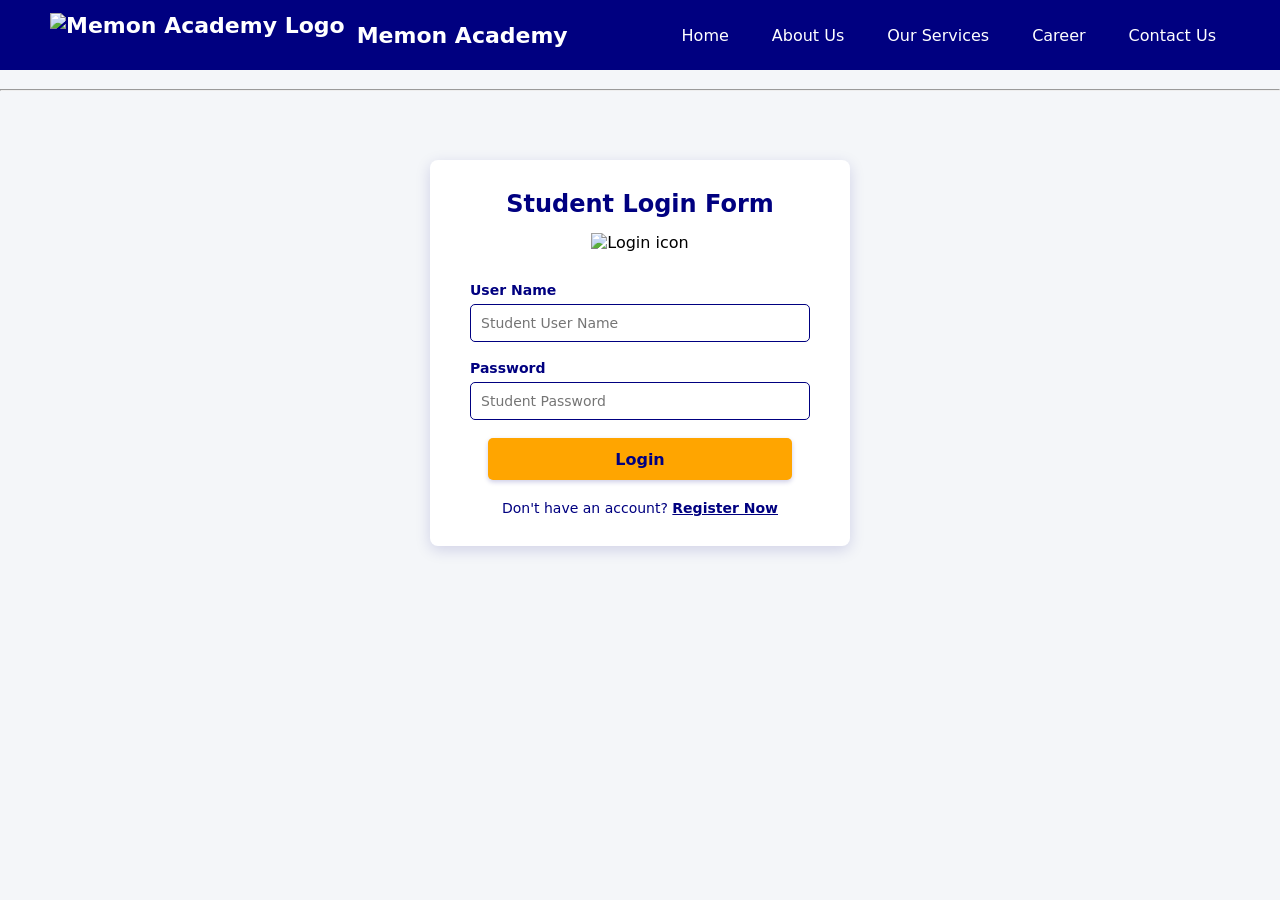
==== index.html @ ff6cea1b "Rename Student Form.html to index.html" ====
<!DOCTYPE html>
<html lang="en">
<head>
    <meta charset="UTF-8">
    <meta name="viewport" content="width=device-width, initial-scale=1.0">
    <title>Document</title>
    <link rel="stylesheet" href="./style.css">
</head>
<body>
   

<div class="navbar">
    <div class="logo">
        <img src="https://play-lh.googleusercontent.com/qq0c98uSwy75mXoGfO84tPXzZM2APekjrKWxK9twYabVveImVCjpavR6AiHrMv12Gg=w600-h300-pc0xffffff-pd" alt="Memon Academy Logo">
        <p>Memon Academy
        </p>
    </div>
    <div class="links">
        <a href="#">Home</a>
        <a href="#">About Us</a>
        <a href="#">Our Services</a>
        <a href="#">Career</a>
        <a href="#">Contact Us</a>
    </div>
   
</div>

<br>
<hr>
<br>

<div class="main">
    <h2>
        Student Login Form
    </h2>
   
    <img src="https://cdn-icons-png.flaticon.com/512/4661/4661334.png" alt="Login icon">
<form id="loginForm" action="" method="post">
    <div class="row1">
        <label for="username">User Name</label>
        <input type="text" id="username" name="username"  placeholder="Student User Name" required>
    </div>

    <div class="row2">
        <label for="password">Password</label>
        <input type="password" id="password" name="password" placeholder="Student Password" required>
    </div>

   
    <div class="row3">
       
        <button type="submit">Login </button>
    </div>
   </form>

    <div class="row4">
       
        <p>Don't have an account? <a href="#">Register Now</a></p>
    </div>
   

</div>


</body>
</html>
---- style.css ----
/* Universal Reset */
* {
    margin: 0;
    padding: 0;
    box-sizing: border-box;
    font-family: system-ui, -apple-system, BlinkMacSystemFont, 'Segoe UI', Roboto, sans-serif;
}

body {
    background-color: #f4f6f9;
}

/* Navbar */
.navbar {
    height: 70px;
    width: 100%;
    background-color: navy;
    display: flex;
    justify-content: space-between;
    align-items: center;
    padding: 0 50px;
}

.logo {
    display: flex;
    align-items: center;
    gap: 12px;
    color: white;
    font-size: 22px;
    font-weight: bold;
}

.logo img {
    height: 45px;
    width: auto;
}

.links {
    display: flex;
    gap: 15px;
}

.links a {
    color: white;
    font-size: 16px;
    padding: 8px 14px;
    text-decoration: none;
    border-radius: 5px;
    transition: all 0.3s ease;
}

.links a:hover {
    color: orange;
    background-color: rgba(255, 255, 255, 0.1);
    box-shadow: 0px 0px 8px rgba(255, 255, 255, 0.4);
}

/* Card Container */
.main {
    width: 90%;
    max-width: 420px;
    background-color: white;
    border-radius: 8px;
    margin: 50px auto;
    padding: 30px 20px;
    text-align: center;
    box-shadow: 0px 4px 15px rgba(0, 0, 128, 0.15);
}

.main img {
    height: 90px;
    margin: 15px 0;
}

.main h2 {
    color: navy;
    font-size: 24px;
}

/* Form Styling */
form {
    display: flex;
    flex-direction: column;
    gap: 18px;
    margin-top: 15px;
}

.row1, .row2 {
    display: flex;
    flex-direction: column;
    align-items: flex-start;
    gap: 6px;
    padding: 0 20px;
}

.main label {
    color: navy;
    font-size: 14px;
    font-weight: 600;
}

.main input {
    height: 38px;
    width: 100%;
    border-radius: 5px;
    border: 1px solid navy;
    padding: 0 10px;
    font-size: 14px;
}

.main input:focus {
    outline: 2px solid orange;
    border-color: transparent;
}

.row3 button {
    height: 42px;
    width: 80%;
    background-color: orange;
    border: none;
    border-radius: 5px;
    color: navy;
    font-weight: bold;
    font-size: 16px;
    cursor: pointer;
    box-shadow: 0px 2px 5px rgba(0, 0, 128, 0.2);
    transition: background-color 0.2s ease;
}

.row3 button:hover {
    background-color: #e69500;
}

.row4 {
    margin-top: 20px;
}

.row4 p {
    font-size: 14px;
    color: navy;
}

.row4 p a {
    color: navy;
    font-weight: bold;
    text-decoration: underline;
}

/* Mobile Responsiveness */
@media (max-width: 600px) {
    .navbar {
        padding: 0 15px;
    }
    .links {
        gap: 5px;
    }
    .links a {
        font-size: 14px;
        padding: 6px 8px;
    }
}
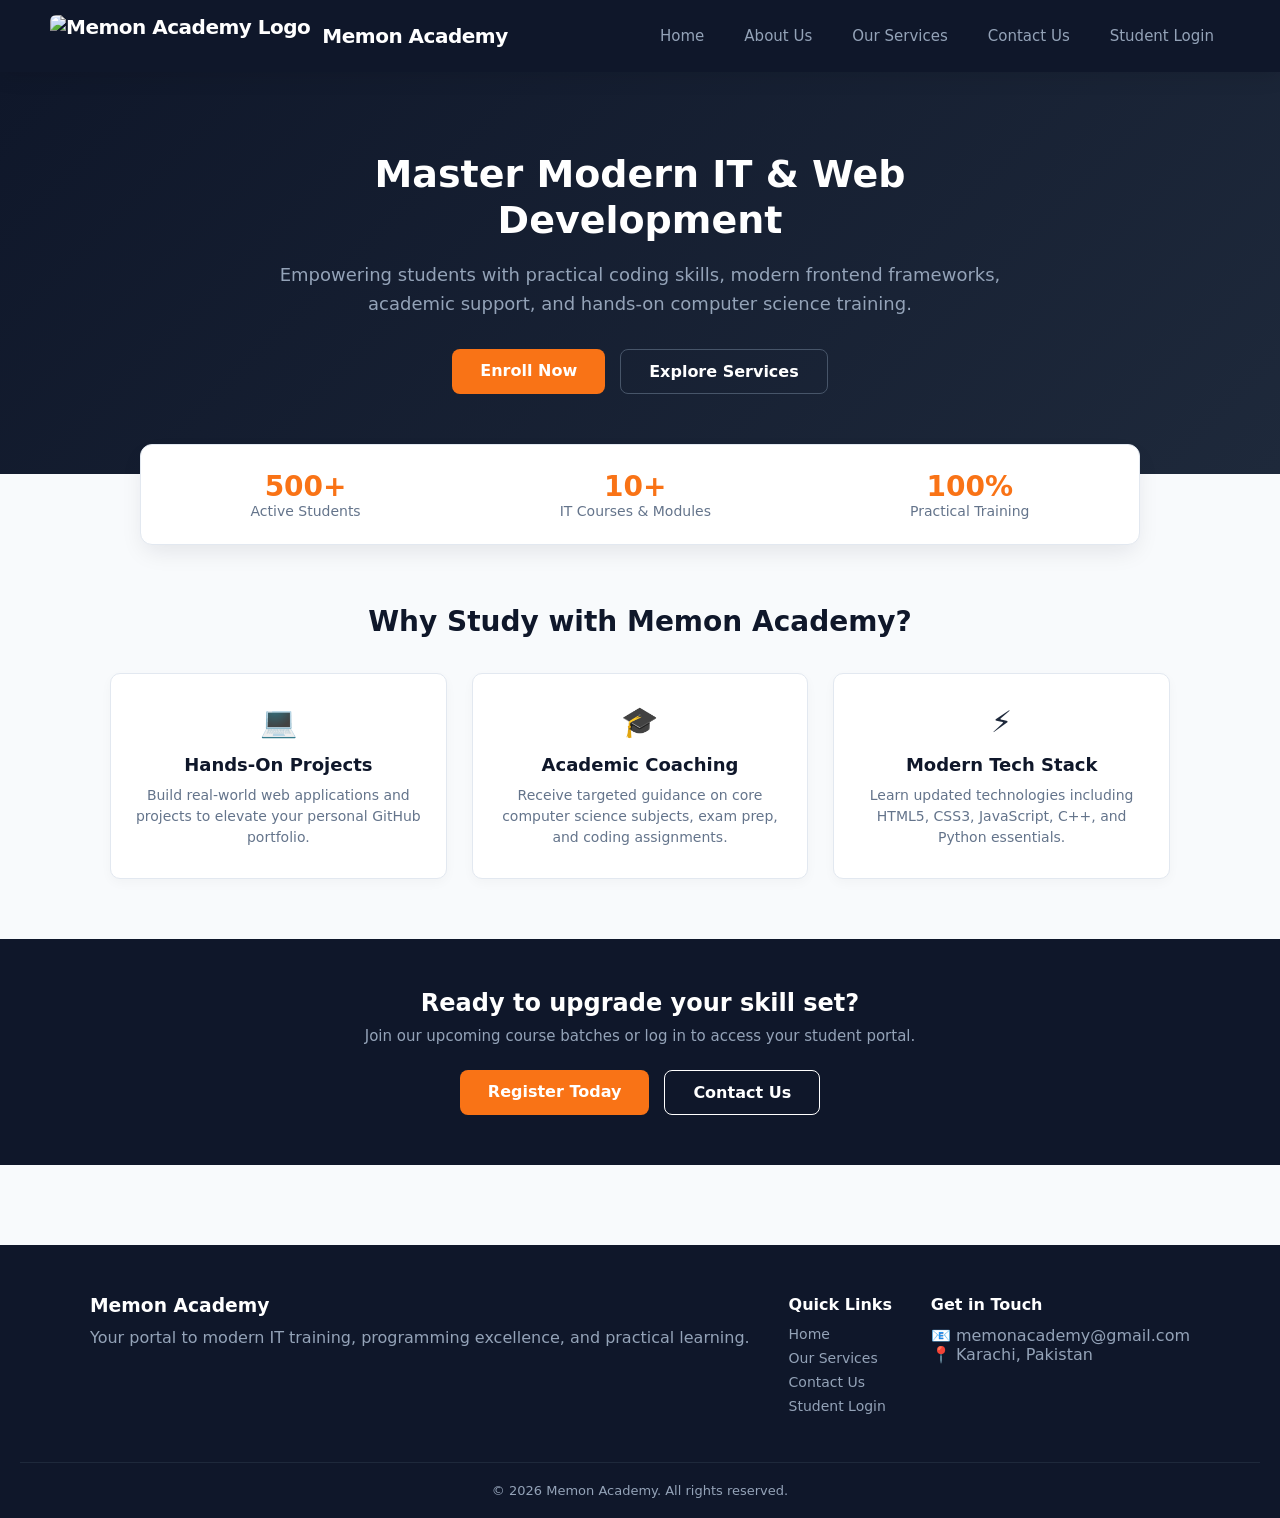
==== commit 3ca5fcba: "Revise index.html for Memon Academy homepage Updated the HTML structure to include a navigation head" ====
--- a/index.html
+++ b/index.html
@@ -3,64 +3,110 @@
 <head>
     <meta charset="UTF-8">
     <meta name="viewport" content="width=device-width, initial-scale=1.0">
-    <title>Document</title>
-    <link rel="stylesheet" href="./style.css">
+    <title>Memon Academy - Home</title>
+    <link rel="stylesheet" href="style.css">
 </head>
 <body>
-   
 
-<div class="navbar">
-    <div class="logo">
-        <img src="https://play-lh.googleusercontent.com/qq0c98uSwy75mXoGfO84tPXzZM2APekjrKWxK9twYabVveImVCjpavR6AiHrMv12Gg=w600-h300-pc0xffffff-pd" alt="Memon Academy Logo">
-        <p>Memon Academy
-        </p>
-    </div>
-    <div class="links">
-        <a href="#">Home</a>
-        <a href="#">About Us</a>
-        <a href="#">Our Services</a>
-        <a href="#">Career</a>
-        <a href="#">Contact Us</a>
-    </div>
-   
-</div>
+    <!-- Navigation Header -->
+    <header class="navbar">
+        <div class="logo">
+            <img src="https://play-lh.googleusercontent.com/qq0c98uSwy75mXoGfO84tPXzZM2APekjrKWxK9twYabVveImVCjpavR6AiHrMv12Gg=w600-h300-pc0xffffff-pd" alt="Memon Academy Logo">
+            <p>Memon Academy</p>
+        </div>
+        <nav class="links">
+            <a href="index.html">Home</a>
+            <a href="about.html">About Us</a>
+            <a href="services.html">Our Services</a>
+            <a href="contact.html">Contact Us</a>
+            <a href="register.html">Student Login</a>
+        </nav>
+    </header>
 
-<br>
-<hr>
-<br>
+    <!-- Hero Section -->
+    <section class="hero-section">
+        <div class="hero-content">
+            <h1>Master Modern IT & Web Development</h1>
+            <p>Empowering students with practical coding skills, modern frontend frameworks, academic support, and hands-on computer science training.</p>
+            <div class="hero-buttons">
+                <a href="enroll.html" class="btn btn-primary">Enroll Now</a>
+                <a href="services.html" class="btn btn-secondary">Explore Services</a>
+            </div>
+        </div>
+    </section>
 
-<div class="main">
-    <h2>
-        Student Login Form
-    </h2>
-   
-    <img src="https://cdn-icons-png.flaticon.com/512/4661/4661334.png" alt="Login icon">
-<form id="loginForm" action="" method="post">
-    <div class="row1">
-        <label for="username">User Name</label>
-        <input type="text" id="username" name="username"  placeholder="Student User Name" required>
-    </div>
+    <!-- Quick Stats Bar -->
+    <section class="stats-bar">
+        <div class="stat-item">
+            <h3>500+</h3>
+            <p>Active Students</p>
+        </div>
+        <div class="stat-item">
+            <h3>10+</h3>
+            <p>IT Courses & Modules</p>
+        </div>
+        <div class="stat-item">
+            <h3>100%</h3>
+            <p>Practical Training</p>
+        </div>
+    </section>
 
-    <div class="row2">
-        <label for="password">Password</label>
-        <input type="password" id="password" name="password" placeholder="Student Password" required>
-    </div>
+    <!-- Why Choose Us -->
+    <section class="features-section">
+        <h2>Why Study with Memon Academy?</h2>
+        <div class="features-grid">
+            <div class="feature-card">
+                <div class="feature-icon">💻</div>
+                <h3>Hands-On Projects</h3>
+                <p>Build real-world web applications and projects to elevate your personal GitHub portfolio.</p>
+            </div>
+            <div class="feature-card">
+                <div class="feature-icon">🎓</div>
+                <h3>Academic Coaching</h3>
+                <p>Receive targeted guidance on core computer science subjects, exam prep, and coding assignments.</p>
+            </div>
+            <div class="feature-card">
+                <div class="feature-icon">⚡</div>
+                <h3>Modern Tech Stack</h3>
+                <p>Learn updated technologies including HTML5, CSS3, JavaScript, C++, and Python essentials.</p>
+            </div>
+        </div>
+    </section>
 
-   
-    <div class="row3">
-       
-        <button type="submit">Login </button>
-    </div>
-   </form>
+    <!-- Services Preview Banner -->
+    <section class="cta-banner">
+        <h3>Ready to upgrade your skill set?</h3>
+        <p>Join our upcoming course batches or log in to access your student portal.</p>
+        <div class="hero-buttons">
+            <a href="register.html" class="cta-btn">Register Today</a>
+            <a href="contact.html" class="cta-btn" style="background: transparent; border: 1px solid white;">Contact Us</a>
+        </div>
+    </section>
 
-    <div class="row4">
-       
-        <p>Don't have an account? <a href="#">Register Now</a></p>
-    </div>
-   
-
-</div>
-
+    <!-- Footer -->
+    <footer class="footer">
+        <div class="footer-container">
+            <div class="footer-about">
+                <h3>Memon Academy</h3>
+                <p>Your portal to modern IT training, programming excellence, and practical learning.</p>
+            </div>
+            <div class="footer-links">
+                <h4>Quick Links</h4>
+                <a href="index.html">Home</a>
+                <a href="services.html">Our Services</a>
+                <a href="contact.html">Contact Us</a>
+                <a href="register.html">Student Login</a>
+            </div>
+            <div class="footer-contact">
+                <h4>Get in Touch</h4>
+                <p>📧 memonacademy@gmail.com</p>
+                <p>📍 Karachi, Pakistan</p>
+            </div>
+        </div>
+        <div class="footer-bottom">
+            <p>&copy; 2026 Memon Academy. All rights reserved.</p>
+        </div>
+    </footer>
 
 </body>
 </html>
--- a/style.css
+++ b/style.css
@@ -146,16 +146,726 @@
     text-decoration: underline;
 }
 
-/* Mobile Responsiveness */
-@media (max-width: 600px) {
+/* ==========================================================================
+   1. CSS VARIABLES & RESET
+   ========================================================================== */
+:root {
+    --primary: #0F172A;       /* Deep Slate Navy */
+    --accent: #F97316;        /* Vibrant Modern Orange */
+    --accent-hover: #EA580C;
+    --bg-main: #F8FAFC;       /* Soft Light Slate Background */
+    --card-bg: #FFFFFF;
+    --text-dark: #1E293B;
+    --text-muted: #64748B;
+    --border-color: #E2E8F0;
+    --radius: 12px;
+    --transition: all 0.25s cubic-bezier(0.4, 0, 0.2, 1);
+    --shadow-sm: 0 2px 8px -2px rgba(15, 23, 42, 0.05);
+    --shadow-md: 0 12px 30px -10px rgba(15, 23, 42, 0.08);
+}
+
+* {
+    margin: 0;
+    padding: 0;
+    box-sizing: border-box;
+    font-family: system-ui, -apple-system, BlinkMacSystemFont, 'Segoe UI', Roboto, sans-serif;
+}
+
+body {
+    background-color: var(--bg-main);
+    color: var(--text-dark);
+    min-height: 100vh;
+}
+
+/* ==========================================================================
+   2. NAVBAR
+   ========================================================================== */
+.navbar {
+    height: 72px;
+    width: 100%;
+    background-color: var(--primary);
+    display: flex;
+    justify-content: space-between;
+    align-items: center;
+    padding: 0 50px;
+    box-shadow: 0 4px 20px rgba(0, 0, 0, 0.1);
+    position: sticky;
+    top: 0;
+    z-index: 100;
+}
+
+.logo {
+    display: flex;
+    align-items: center;
+    gap: 12px;
+    color: white;
+    font-size: 20px;
+    font-weight: 700;
+    letter-spacing: -0.5px;
+}
+
+.logo img {
+    height: 42px;
+    width: auto;
+    border-radius: 6px;
+}
+
+.links {
+    display: flex;
+    gap: 8px;
+}
+
+.links a {
+    color: #94A3B8;
+    font-size: 15px;
+    font-weight: 500;
+    padding: 8px 16px;
+    text-decoration: none;
+    border-radius: 8px;
+    transition: var(--transition);
+}
+
+.links a:hover {
+    color: white;
+    background-color: rgba(255, 255, 255, 0.08);
+}
+
+/* ==========================================================================
+   3. CONTACT CONTAINER
+   ========================================================================== */
+.contact-container {
+    display: flex;
+    flex-wrap: wrap;
+    gap: 32px;
+    max-width: 1080px;
+    margin: 60px auto;
+    padding: 0 24px;
+}
+
+/* Left Box: Contact Info */
+.contact-info {
+    flex: 1;
+    min-width: 320px;
+    background-color: var(--card-bg);
+    padding: 40px 36px;
+    border-radius: var(--radius);
+    box-shadow: var(--shadow-md);
+    border: 1px solid var(--border-color);
+}
+
+.contact-info h2 {
+    color: var(--primary);
+    font-size: 28px;
+    font-weight: 700;
+    margin-bottom: 8px;
+    letter-spacing: -0.5px;
+}
+
+.contact-info .subtitle {
+    color: var(--text-muted);
+    font-size: 15px;
+    margin-bottom: 32px;
+    line-height: 1.6;
+}
+
+.info-card {
+    display: flex;
+    flex-direction: column;
+    gap: 24px;
+}
+
+.info-item {
+    display: flex;
+    align-items: flex-start;
+    gap: 16px;
+    padding: 12px;
+    border-radius: 10px;
+    transition: var(--transition);
+}
+
+.info-item:hover {
+    background-color: var(--bg-main);
+    transform: translateX(4px);
+}
+
+.info-item .icon {
+    font-size: 22px;
+    background: #FFF7ED;
+    padding: 10px;
+    border-radius: 10px;
+    line-height: 1;
+}
+
+.info-item h4 {
+    color: var(--primary);
+    font-size: 15px;
+    font-weight: 600;
+    margin-bottom: 2px;
+}
+
+.info-item p, .info-item a {
+    color: var(--text-muted);
+    font-size: 14px;
+    text-decoration: none;
+    transition: var(--transition);
+}
+
+.info-item a:hover {
+    color: var(--accent);
+}
+
+/* Right Box: Form */
+.contact-form-box {
+    flex: 1.2;
+    min-width: 340px;
+    background-color: var(--card-bg);
+    padding: 40px 36px;
+    border-radius: var(--radius);
+    box-shadow: var(--shadow-md);
+    border: 1px solid var(--border-color);
+}
+
+.contact-form-box h2 {
+    color: var(--primary);
+    font-size: 28px;
+    font-weight: 700;
+    margin-bottom: 24px;
+    letter-spacing: -0.5px;
+}
+
+form {
+    display: flex;
+    flex-direction: column;
+    gap: 20px;
+}
+
+.input-group {
+    display: flex;
+    flex-direction: column;
+    gap: 8px;
+}
+
+.input-group label {
+    color: var(--primary);
+    font-weight: 600;
+    font-size: 14px;
+}
+
+.input-group input, 
+.input-group textarea {
+    width: 100%;
+    padding: 12px 16px;
+    border: 1px solid var(--border-color);
+    border-radius: 8px;
+    font-size: 15px;
+    background-color: #FAFAFA;
+    color: var(--text-dark);
+    transition: var(--transition);
+}
+
+.input-group input:focus, 
+.input-group textarea:focus {
+    outline: none;
+    background-color: #FFFFFF;
+    border-color: var(--accent);
+    box-shadow: 0 0 0 4px rgba(249, 115, 22, 0.15);
+}
+
+/* Modern Gradient Button */
+.contact-form-box button {
+    height: 48px;
+    width: 100%;
+    background: linear-gradient(135deg, var(--accent) 0%, var(--accent-hover) 100%);
+    border: none;
+    border-radius: 8px;
+    color: white;
+    font-weight: 600;
+    font-size: 16px;
+    cursor: pointer;
+    box-shadow: 0 4px 12px rgba(249, 115, 22, 0.25);
+    transition: var(--transition);
+    margin-top: 8px;
+}
+
+.contact-form-box button:hover {
+    transform: translateY(-2px);
+    box-shadow: 0 6px 20px rgba(249, 115, 22, 0.35);
+}
+
+.contact-form-box button:active {
+    transform: translateY(0);
+}
+
+/* ==========================================================================
+   4. RESPONSIVE DESIGN
+   ========================================================================== */
+@media (max-width: 768px) {
     .navbar {
-        padding: 0 15px;
+        padding: 0 20px;
     }
     .links {
-        gap: 5px;
+        gap: 4px;
     }
     .links a {
-        font-size: 14px;
-        padding: 6px 8px;
+        font-size: 13px;
+        padding: 6px 10px;
     }
-}+    .contact-container {
+        flex-direction: column;
+        margin: 30px auto;
+        padding: 0 16px;
+    }
+    .contact-info, .contact-form-box {
+        padding: 28px 20px;
+    }
+}
+/* Page Header Section */
+.page-header {
+    text-align: center;
+    padding: 50px 20px 20px;
+}
+
+.page-header h2 {
+    color: var(--primary, #0F172A);
+    font-size: 32px;
+    font-weight: 700;
+    margin-bottom: 10px;
+}
+
+.page-header p {
+    color: var(--text-muted, #64748B);
+    font-size: 16px;
+    max-width: 600px;
+    margin: 0 auto;
+}
+
+/* Services Grid Layout */
+.services-container {
+    display: grid;
+    grid-template-columns: repeat(auto-fit, minmax(300px, 1fr));
+    gap: 30px;
+    max-width: 1100px;
+    margin: 40px auto;
+    padding: 0 20px;
+}
+
+/* Individual Service Card */
+.service-card {
+    background-color: #ffffff;
+    border-radius: 12px;
+    padding: 35px 28px;
+    box-shadow: 0 10px 25px -5px rgba(15, 23, 42, 0.08);
+    border: 1px solid #E2E8F0;
+    border-top: 4px solid #F97316; /* Orange top accent line */
+    display: flex;
+    flex-direction: column;
+    transition: all 0.25s ease;
+}
+
+.service-card:hover {
+    transform: translateY(-6px);
+    box-shadow: 0 15px 30px -5px rgba(15, 23, 42, 0.15);
+}
+
+.service-icon {
+    font-size: 32px;
+    background-color: #FFF7ED;
+    width: 60px;
+    height: 60px;
+    border-radius: 10px;
+    display: flex;
+    align-items: center;
+    justify-content: center;
+    margin-bottom: 20px;
+}
+
+.service-card h3 {
+    color: #0F172A;
+    font-size: 20px;
+    margin-bottom: 12px;
+}
+
+.service-card p {
+    color: #64748B;
+    font-size: 14px;
+    line-height: 1.6;
+    margin-bottom: 20px;
+}
+
+/* Feature List */
+.service-features {
+    list-style: none;
+    margin-bottom: 25px;
+    flex-grow: 1; /* Pushes button to bottom */
+}
+
+.service-features li {
+    font-size: 14px;
+    color: #334155;
+    margin-bottom: 8px;
+    position: relative;
+    padding-left: 20px;
+}
+
+.service-features li::before {
+    content: "✓";
+    position: absolute;
+    left: 0;
+    color: #F97316;
+    font-weight: bold;
+}
+
+/* Service Card Button */
+.service-btn {
+    display: inline-block;
+    text-align: center;
+    color: #F97316;
+    font-weight: 600;
+    font-size: 15px;
+    text-decoration: none;
+    padding: 10px 0;
+    transition: color 0.2s ease;
+}
+
+.service-btn:hover {
+    color: #EA580C;
+    text-decoration: underline;
+}
+
+/* Bottom Call to Action Section */
+.cta-banner {
+    background-color: #0F172A;
+    color: white;
+    text-align: center;
+    padding: 50px 20px;
+    margin-top: 60px;
+}
+
+.cta-banner h3 {
+    font-size: 24px;
+    margin-bottom: 10px;
+}
+
+.cta-banner p {
+    color: #94A3B8;
+    font-size: 15px;
+    margin-bottom: 25px;
+}
+
+.cta-btn {
+    display: inline-block;
+    background-color: #F97316;
+    color: white;
+    padding: 12px 28px;
+    border-radius: 8px;
+    text-decoration: none;
+    font-weight: 600;
+    transition: background-color 0.2s ease;
+}
+
+.cta-btn:hover {
+    background-color: #EA580C;
+}
+/* Hero Section */
+.hero-section {
+    background: linear-gradient(135deg, #0F172A 0%, #1E293B 100%);
+    color: white;
+    padding: 80px 20px;
+    text-align: center;
+}
+
+.hero-content {
+    max-width: 800px;
+    margin: 0 auto;
+}
+
+.hero-content h1 {
+    font-size: 38px;
+    font-weight: 800;
+    line-height: 1.2;
+    margin-bottom: 18px;
+}
+
+.hero-content p {
+    color: #94A3B8;
+    font-size: 18px;
+    line-height: 1.6;
+    margin-bottom: 30px;
+}
+
+.hero-buttons {
+    display: flex;
+    justify-content: center;
+    gap: 15px;
+    flex-wrap: wrap;
+}
+
+.btn {
+    padding: 12px 28px;
+    border-radius: 8px;
+    font-weight: 600;
+    font-size: 16px;
+    text-decoration: none;
+    transition: all 0.25s ease;
+}
+
+.btn-primary {
+    background-color: #F97316;
+    color: white;
+}
+
+.btn-primary:hover {
+    background-color: #EA580C;
+    transform: translateY(-2px);
+}
+
+.btn-secondary {
+    background-color: transparent;
+    color: white;
+    border: 1px solid #475569;
+}
+
+.btn-secondary:hover {
+    background-color: rgba(255, 255, 255, 0.1);
+}
+
+/* Stats Bar */
+.stats-bar {
+    background-color: white;
+    display: flex;
+    justify-content: space-around;
+    align-items: center;
+    flex-wrap: wrap;
+    gap: 20px;
+    max-width: 1000px;
+    margin: -30px auto 40px;
+    padding: 25px 20px;
+    border-radius: 12px;
+    box-shadow: 0 10px 25px -5px rgba(15, 23, 42, 0.1);
+    border: 1px solid #E2E8F0;
+    text-align: center;
+}
+
+.stat-item h3 {
+    color: #F97316;
+    font-size: 28px;
+    font-weight: 800;
+}
+
+.stat-item p {
+    color: #64748B;
+    font-size: 14px;
+    font-weight: 500;
+}
+
+/* Features Section */
+.features-section {
+    max-width: 1100px;
+    margin: 60px auto;
+    padding: 0 20px;
+    text-align: center;
+}
+
+.features-section h2 {
+    color: #0F172A;
+    font-size: 28px;
+    margin-bottom: 35px;
+}
+
+.features-grid {
+    display: grid;
+    grid-template-columns: repeat(auto-fit, minmax(280px, 1fr));
+    gap: 25px;
+}
+
+.feature-card {
+    background-color: white;
+    padding: 30px 20px;
+    border-radius: 10px;
+    border: 1px solid #E2E8F0;
+    box-shadow: 0 4px 12px rgba(0, 0, 0, 0.03);
+    transition: transform 0.25s ease;
+}
+
+.feature-card:hover {
+    transform: translateY(-5px);
+}
+
+.feature-icon {
+    font-size: 30px;
+    margin-bottom: 15px;
+}
+
+.feature-card h3 {
+    color: #0F172A;
+    font-size: 18px;
+    margin-bottom: 10px;
+}
+
+.feature-card p {
+    color: #64748B;
+    font-size: 14px;
+    line-height: 1.5;
+}
+
+/* Footer Section */
+.footer {
+    background-color: #0F172A;
+    color: #94A3B8;
+    padding: 50px 20px 20px;
+    margin-top: 80px;
+}
+
+.footer-container {
+    max-width: 1100px;
+    margin: 0 auto;
+    display: flex;
+    flex-wrap: wrap;
+    justify-content: space-between;
+    gap: 30px;
+    margin-bottom: 40px;
+}
+
+.footer-about h3, .footer-links h4, .footer-contact h4 {
+    color: white;
+    margin-bottom: 12px;
+}
+
+.footer-links a {
+    display: block;
+    color: #94A3B8;
+    text-decoration: none;
+    margin-bottom: 8px;
+    font-size: 14px;
+    transition: color 0.2s ease;
+}
+
+.footer-links a:hover {
+    color: #F97316;
+}
+
+.footer-bottom {
+    text-align: center;
+    border-top: 1px solid #1E293B;
+    padding-top: 20px;
+    font-size: 13px;
+}
+
+/* Responsive Scaling */
+@media (max-width: 768px) {
+    .hero-content h1 {
+        font-size: 28px;
+    }
+    .stats-bar {
+        margin: 20px auto;
+        flex-direction: column;
+    }
+}
+/* About Page Specific Layout */
+.about-container {
+    display: flex;
+    flex-wrap: wrap;
+    gap: 30px;
+    max-width: 1080px;
+    margin: 40px auto;
+    padding: 0 20px;
+}
+
+.about-card {
+    flex: 1;
+    min-width: 300px;
+    background-color: white;
+    padding: 35px 30px;
+    border-radius: 12px;
+    box-shadow: 0 10px 25px -5px rgba(15, 23, 42, 0.08);
+    border: 1px solid #E2E8F0;
+    border-top: 4px solid #F97316;
+}
+
+.about-card h2 {
+    color: #0F172A;
+    font-size: 24px;
+    margin-bottom: 15px;
+}
+
+.about-card p {
+    color: #64748B;
+    font-size: 15px;
+    line-height: 1.7;
+}
+/* Custom Select Styling */
+.custom-select {
+    width: 100%;
+    padding: 12px 16px;
+    border: 1px solid var(--border-color, #E2E8F0);
+    border-radius: 8px;
+    font-size: 15px;
+    background-color: #FAFAFA;
+    color: var(--text-dark, #1E293B);
+    cursor: pointer;
+    transition: all 0.25s ease;
+}
+
+.custom-select:focus {
+    outline: none;
+    background-color: #FFFFFF;
+    border-color: var(--accent, #F97316);
+    box-shadow: 0 0 0 4px rgba(249, 115, 22, 0.15);
+}
+/* Registration Card Layout */
+.register-card {
+    max-width: 520px;
+    width: 90%;
+    margin: 40px auto;
+}
+
+.form-subtitle {
+    color: var(--text-muted, #64748B);
+    font-size: 14px;
+    margin-bottom: 20px;
+}
+
+/* Two-Column Form Grid */
+.form-row {
+    display: flex;
+    gap: 15px;
+    width: 100%;
+}
+
+.form-row .input-group {
+    flex: 1;
+}
+
+/* Checkbox Alignment */
+.checkbox-group {
+    display: flex;
+    align-items: center;
+    gap: 8px;
+    font-size: 14px;
+    color: var(--primary, #0F172A);
+    text-align: left;
+    margin: 5px 0 10px;
+}
+
+.checkbox-group input[type="checkbox"] {
+    width: 16px;
+    height: 16px;
+    cursor: pointer;
+}
+
+.checkbox-group a {
+    color: var(--accent, #F97316);
+    text-decoration: none;
+}
+
+.checkbox-group a:hover {
+    text-decoration: underline;
+}
+
+/* Mobile Responsiveness for Form Rows */
+@media (max-width: 500px) {
+    .form-row {
+        flex-direction: column;
+        gap: 15px;
+    }
+}
